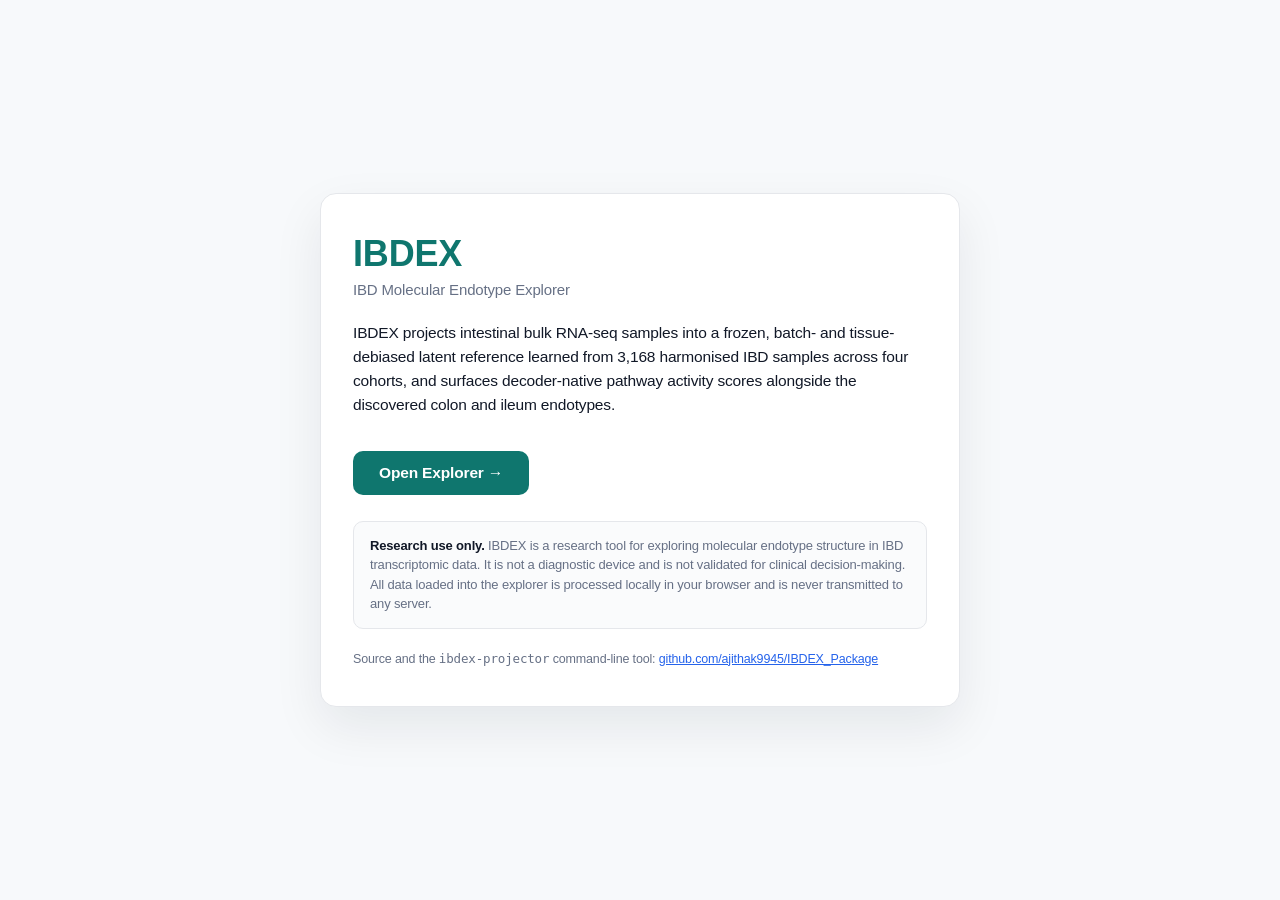
==== index.html @ 0288c54b "Add landing page and enable static GitHub Pages hosting - index.html: minimal mobile-friendly landin" ====
<!doctype html>
<html lang="en">
<head>
<meta charset="utf-8" />
<meta name="viewport" content="width=device-width, initial-scale=1" />
<title>IBDEX</title>
<style>
  :root{
    --bg:#f7f9fb; --surface:#ffffff; --ink:#111827; --muted:#667085;
    --line:#e5e7eb; --brand:#0f766e; --brand-2:#2563eb;
    --font:"Inter","IBM Plex Sans","Segoe UI",Arial,sans-serif;
  }
  *{box-sizing:border-box}
  html,body{height:100%;margin:0}
  body{font-family:var(--font);background:var(--bg);color:var(--ink);letter-spacing:-.01em;
       display:flex;align-items:center;justify-content:center;padding:24px}
  .card{max-width:640px;width:100%;background:var(--surface);border:1px solid var(--line);
        border-radius:16px;padding:40px 32px;box-shadow:0 20px 50px rgba(15,23,42,.08)}
  h1{margin:0 0 4px;color:var(--brand);font-size:clamp(28px,6vw,36px);line-height:1.1}
  .sub{margin:0 0 20px;color:var(--muted);font-size:15px}
  p{line-height:1.55;font-size:15.5px}
  .cta{display:inline-block;margin:18px 0 0;padding:13px 26px;background:var(--brand);
       color:#fff;text-decoration:none;border-radius:10px;font-weight:600;font-size:15.5px}
  .cta:hover{background:#0d5f58}
  .disclaimer{margin-top:26px;padding:14px 16px;border:1px solid var(--line);border-radius:10px;
              background:#fafbfc;font-size:13px;color:var(--muted);line-height:1.5}
  .disclaimer strong{color:var(--ink)}
  footer{margin-top:22px;font-size:12.5px;color:var(--muted)}
  footer a{color:var(--brand-2)}
  @media (max-width:480px){.card{padding:28px 20px}}
</style>
</head>
<body>
  <div class="card">
    <h1>IBDEX</h1>
    <p class="sub">IBD Molecular Endotype Explorer</p>
    <p>
      IBDEX projects intestinal bulk RNA-seq samples into a frozen, batch- and
      tissue-debiased latent reference learned from 3,168 harmonised IBD
      samples across four cohorts, and surfaces decoder-native pathway
      activity scores alongside the discovered colon and ileum endotypes.
    </p>
    <a class="cta" href="explorer/IBDEX_refined.html">Open Explorer &rarr;</a>
    <div class="disclaimer">
      <strong>Research use only.</strong> IBDEX is a research tool for
      exploring molecular endotype structure in IBD transcriptomic data.
      It is not a diagnostic device and is not validated for clinical
      decision-making. All data loaded into the explorer is processed
      locally in your browser and is never transmitted to any server.
    </div>
    <footer>
      Source and the <code>ibdex-projector</code> command-line tool:
      <a href="https://github.com/ajithak9945/IBDEX_Package">github.com/ajithak9945/IBDEX_Package</a>
    </footer>
  </div>
</body>
</html>
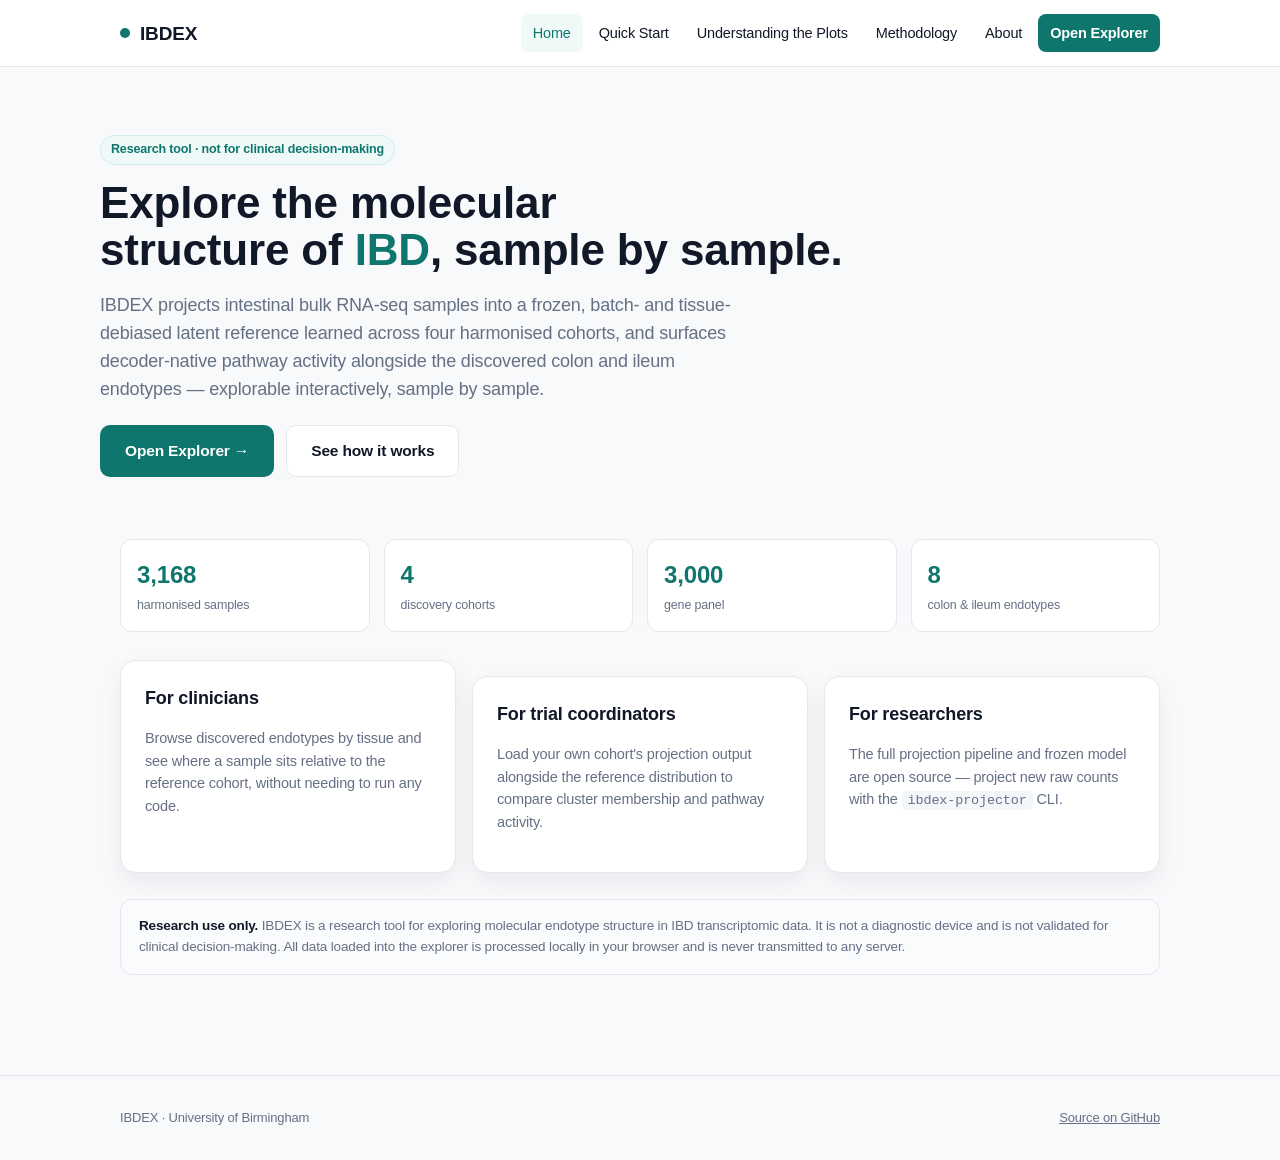
==== commit af1b8eba: "Add full site (Home, Quick Start, Plots, Methodology, About) and mobile-responsive explorer pass - N" ====
--- a/index.html
+++ b/index.html
@@ -3,55 +3,96 @@
 <head>
 <meta charset="utf-8" />
 <meta name="viewport" content="width=device-width, initial-scale=1" />
-<title>IBDEX</title>
-<style>
-  :root{
-    --bg:#f7f9fb; --surface:#ffffff; --ink:#111827; --muted:#667085;
-    --line:#e5e7eb; --brand:#0f766e; --brand-2:#2563eb;
-    --font:"Inter","IBM Plex Sans","Segoe UI",Arial,sans-serif;
-  }
-  *{box-sizing:border-box}
-  html,body{height:100%;margin:0}
-  body{font-family:var(--font);background:var(--bg);color:var(--ink);letter-spacing:-.01em;
-       display:flex;align-items:center;justify-content:center;padding:24px}
-  .card{max-width:640px;width:100%;background:var(--surface);border:1px solid var(--line);
-        border-radius:16px;padding:40px 32px;box-shadow:0 20px 50px rgba(15,23,42,.08)}
-  h1{margin:0 0 4px;color:var(--brand);font-size:clamp(28px,6vw,36px);line-height:1.1}
-  .sub{margin:0 0 20px;color:var(--muted);font-size:15px}
-  p{line-height:1.55;font-size:15.5px}
-  .cta{display:inline-block;margin:18px 0 0;padding:13px 26px;background:var(--brand);
-       color:#fff;text-decoration:none;border-radius:10px;font-weight:600;font-size:15.5px}
-  .cta:hover{background:#0d5f58}
-  .disclaimer{margin-top:26px;padding:14px 16px;border:1px solid var(--line);border-radius:10px;
-              background:#fafbfc;font-size:13px;color:var(--muted);line-height:1.5}
-  .disclaimer strong{color:var(--ink)}
-  footer{margin-top:22px;font-size:12.5px;color:var(--muted)}
-  footer a{color:var(--brand-2)}
-  @media (max-width:480px){.card{padding:28px 20px}}
-</style>
+<title>IBDEX &mdash; IBD Molecular Endotype Explorer</title>
+<meta name="description" content="IBDEX projects intestinal RNA-seq samples into a frozen latent reference and surfaces pathway activity and molecular endotype structure in inflammatory bowel disease." />
+<link rel="stylesheet" href="assets/site.css" />
 </head>
 <body>
-  <div class="card">
-    <h1>IBDEX</h1>
-    <p class="sub">IBD Molecular Endotype Explorer</p>
-    <p>
+<header class="site-header">
+  <nav class="nav">
+    <a class="brand" href="index.html"><span class="dot"></span> IBDEX</a>
+    <button class="nav-toggle" aria-label="Toggle menu" aria-expanded="false">
+      <svg width="20" height="20" viewBox="0 0 20 20" fill="none"><path d="M3 5h14M3 10h14M3 15h14" stroke="currentColor" stroke-width="1.6" stroke-linecap="round"/></svg>
+    </button>
+    <div class="nav-links">
+      <a href="index.html" class="active">Home</a>
+      <a href="quickstart.html">Quick Start</a>
+      <a href="plots.html">Understanding the Plots</a>
+      <a href="methodology.html">Methodology</a>
+      <a href="about.html">About</a>
+      <a href="explorer/IBDEX_refined.html" class="cta">Open Explorer</a>
+    </div>
+  </nav>
+</header>
+
+<main>
+  <div class="wrap hero">
+    <span class="pill">Research tool &middot; not for clinical decision-making</span>
+    <h1>Explore the molecular<br class="brk"/> structure of <span class="accent">IBD</span>, sample by sample.</h1>
+    <p class="lede">
       IBDEX projects intestinal bulk RNA-seq samples into a frozen, batch- and
-      tissue-debiased latent reference learned from 3,168 harmonised IBD
-      samples across four cohorts, and surfaces decoder-native pathway
-      activity scores alongside the discovered colon and ileum endotypes.
+      tissue-debiased latent reference learned across four harmonised cohorts,
+      and surfaces decoder-native pathway activity alongside the discovered
+      colon and ileum endotypes &mdash; explorable interactively, sample by sample.
     </p>
-    <a class="cta" href="explorer/IBDEX_refined.html">Open Explorer &rarr;</a>
+    <div class="cta-row">
+      <a class="btn btn-primary" href="explorer/IBDEX_refined.html">Open Explorer &rarr;</a>
+      <a class="btn btn-ghost" href="quickstart.html">See how it works</a>
+    </div>
+  </div>
+
+  <div class="wrap">
+    <div class="stats">
+      <div class="stat"><div class="n">3,168</div><div class="l">harmonised samples</div></div>
+      <div class="stat"><div class="n">4</div><div class="l">discovery cohorts</div></div>
+      <div class="stat"><div class="n">3,000</div><div class="l">gene panel</div></div>
+      <div class="stat"><div class="n">8</div><div class="l">colon &amp; ileum endotypes</div></div>
+    </div>
+  </div>
+
+  <div class="wrap">
+    <div class="grid-3">
+      <div class="card">
+        <h3>For clinicians</h3>
+        <p style="color:var(--muted);font-size:14.5px">
+          Browse discovered endotypes by tissue and see where a sample sits
+          relative to the reference cohort, without needing to run any code.
+        </p>
+      </div>
+      <div class="card">
+        <h3>For trial coordinators</h3>
+        <p style="color:var(--muted);font-size:14.5px">
+          Load your own cohort's projection output alongside the reference
+          distribution to compare cluster membership and pathway activity.
+        </p>
+      </div>
+      <div class="card">
+        <h3>For researchers</h3>
+        <p style="color:var(--muted);font-size:14.5px">
+          The full projection pipeline and frozen model are open source &mdash;
+          project new raw counts with the <code>ibdex-projector</code> CLI.
+        </p>
+      </div>
+    </div>
+  </div>
+
+  <div class="wrap">
     <div class="disclaimer">
-      <strong>Research use only.</strong> IBDEX is a research tool for
-      exploring molecular endotype structure in IBD transcriptomic data.
-      It is not a diagnostic device and is not validated for clinical
-      decision-making. All data loaded into the explorer is processed
-      locally in your browser and is never transmitted to any server.
+      <strong>Research use only.</strong> IBDEX is a research tool for exploring
+      molecular endotype structure in IBD transcriptomic data. It is not a
+      diagnostic device and is not validated for clinical decision-making.
+      All data loaded into the explorer is processed locally in your browser
+      and is never transmitted to any server.
     </div>
-    <footer>
-      Source and the <code>ibdex-projector</code> command-line tool:
-      <a href="https://github.com/ajithak9945/IBDEX_Package">github.com/ajithak9945/IBDEX_Package</a>
-    </footer>
   </div>
+</main>
+
+<footer class="site-footer">
+  <div class="wrap">
+    <span>IBDEX &middot; University of Birmingham</span>
+    <span><a href="https://github.com/ajithak9945/IBDEX_Package">Source on GitHub</a></span>
+  </div>
+</footer>
+<script src="assets/nav.js"></script>
 </body>
 </html>
--- a/assets/site.css
+++ b/assets/site.css
@@ -0,0 +1,109 @@
+/* IBDEX site shared styles */
+:root{
+  --bg:#f7f9fb; --surface:#ffffff; --surface-2:#f4f7fa; --ink:#111827; --muted:#667085; --soft:#98a2b3;
+  --line:#e5e7eb; --line-2:#d7dde5; --brand:#0f766e; --brand-dark:#0d5f58; --brand-2:#2563eb;
+  --shadow:0 20px 50px rgba(15,23,42,.08); --shadow-sm:0 10px 24px rgba(15,23,42,.06);
+  --radius:16px; --radius-sm:12px;
+  --font:"Inter","IBM Plex Sans","Segoe UI",Arial,sans-serif;
+  --maxw:1080px;
+}
+*{box-sizing:border-box}
+html,body{margin:0;padding:0}
+body{
+  font-family:var(--font);background:var(--bg);color:var(--ink);letter-spacing:-.01em;
+  line-height:1.55;-webkit-font-smoothing:antialiased;
+}
+a{color:var(--brand-2)}
+img{max-width:100%}
+.wrap{max-width:var(--maxw);margin:0 auto;padding:0 20px}
+
+/* ---- Nav ---- */
+.site-header{
+  border-bottom:1px solid var(--line);background:rgba(255,255,255,.92);backdrop-filter:blur(10px);
+  position:sticky;top:0;z-index:50;
+}
+.nav{display:flex;align-items:center;justify-content:space-between;padding:14px 20px;max-width:var(--maxw);margin:0 auto}
+.brand{display:flex;align-items:center;gap:10px;text-decoration:none;color:var(--ink);font-weight:700;font-size:19px}
+.brand .dot{width:10px;height:10px;border-radius:50%;background:var(--brand)}
+.nav-links{display:flex;gap:4px;align-items:center}
+.nav-links a{
+  color:var(--ink);text-decoration:none;font-size:14.5px;font-weight:500;padding:8px 12px;border-radius:8px;
+}
+.nav-links a:hover{background:var(--surface-2)}
+.nav-links a.active{color:var(--brand);background:#effaf8}
+.nav-links a.cta{background:var(--brand);color:#fff;font-weight:600}
+.nav-links a.cta:hover{background:var(--brand-dark)}
+.nav-toggle{display:none;background:none;border:1px solid var(--line);border-radius:8px;padding:8px 10px;cursor:pointer}
+.nav-toggle svg{display:block}
+
+@media (max-width:760px){
+  .nav-toggle{display:block}
+  .nav-links{
+    position:fixed;inset:60px 0 0 0;background:var(--surface);flex-direction:column;align-items:stretch;
+    padding:14px;gap:2px;transform:translateY(-8px);opacity:0;pointer-events:none;transition:.16s ease;
+    border-top:1px solid var(--line);overflow-y:auto;
+  }
+  .nav-links.open{transform:translateY(0);opacity:1;pointer-events:auto}
+  .nav-links a{padding:14px 12px;font-size:16px;border-bottom:1px solid var(--line)}
+  .nav-links a.cta{margin-top:8px;text-align:center;border-bottom:none}
+}
+
+/* ---- Page content ---- */
+main{padding:48px 0 80px}
+.hero{padding:20px 0 12px}
+h1{font-size:clamp(30px,5.4vw,44px);line-height:1.08;margin:0 0 10px;color:var(--ink)}
+h1 .accent{color:var(--brand)}
+h2{font-size:clamp(22px,3.4vw,28px);margin:0 0 12px}
+h3{font-size:18px;margin:0 0 8px}
+p{font-size:16px;color:var(--ink)}
+.lede{font-size:18px;color:var(--muted);max-width:640px}
+.pill{display:inline-block;font-size:12.5px;font-weight:600;color:var(--brand);background:#effaf8;border:1px solid #cfeee9;padding:4px 10px;border-radius:999px;margin-bottom:14px}
+
+.stats{display:grid;grid-template-columns:repeat(4,1fr);gap:14px;margin:28px 0}
+.stat{background:var(--surface);border:1px solid var(--line);border-radius:var(--radius-sm);padding:16px}
+.stat .n{font-size:24px;font-weight:700;color:var(--brand)}
+.stat .l{font-size:12.5px;color:var(--muted);margin-top:2px}
+@media (max-width:700px){.stats{grid-template-columns:repeat(2,1fr)}}
+
+.cta-row{display:flex;gap:12px;flex-wrap:wrap;margin:22px 0}
+.btn{
+  display:inline-flex;align-items:center;gap:8px;padding:13px 24px;border-radius:10px;font-weight:600;
+  font-size:15.5px;text-decoration:none;border:1px solid transparent;
+}
+.btn-primary{background:var(--brand);color:#fff}
+.btn-primary:hover{background:var(--brand-dark)}
+.btn-ghost{background:var(--surface);color:var(--ink);border-color:var(--line)}
+.btn-ghost:hover{border-color:var(--line-2)}
+
+.card{background:var(--surface);border:1px solid var(--line);border-radius:var(--radius);padding:24px;box-shadow:var(--shadow-sm)}
+.card + .card{margin-top:16px}
+.grid-2{display:grid;grid-template-columns:1fr 1fr;gap:16px}
+.grid-3{display:grid;grid-template-columns:repeat(3,1fr);gap:16px}
+@media (max-width:760px){.grid-2,.grid-3{grid-template-columns:1fr}}
+
+.disclaimer{margin-top:26px;padding:16px 18px;border:1px solid var(--line);border-radius:var(--radius-sm);background:#fafbfc;font-size:13.5px;color:var(--muted)}
+.disclaimer strong{color:var(--ink)}
+
+.step{display:flex;gap:16px;padding:18px 0;border-bottom:1px solid var(--line)}
+.step:last-child{border-bottom:none}
+.step .num{
+  flex:0 0 30px;height:30px;border-radius:50%;background:var(--brand);color:#fff;font-weight:700;font-size:13.5px;
+  display:flex;align-items:center;justify-content:center;
+}
+.step .body h3{margin-bottom:4px}
+.step .body p{margin:0;color:var(--muted);font-size:15px}
+
+.kv{display:flex;flex-wrap:wrap;gap:8px;margin:10px 0}
+.kv span{background:var(--surface-2);border:1px solid var(--line);border-radius:8px;padding:6px 10px;font-size:13px;color:var(--muted)}
+
+.plot-card{display:grid;grid-template-columns:180px 1fr;gap:18px;align-items:start}
+.plot-card .swatch{width:180px;height:120px;border-radius:12px;border:1px solid var(--line)}
+@media (max-width:640px){.plot-card{grid-template-columns:1fr}.plot-card .swatch{width:100%}}
+
+.site-footer{border-top:1px solid var(--line);padding:32px 0;margin-top:20px}
+.site-footer .wrap{display:flex;justify-content:space-between;flex-wrap:wrap;gap:12px;font-size:13px;color:var(--muted)}
+.site-footer a{color:var(--muted)}
+
+code{background:var(--surface-2);padding:2px 6px;border-radius:5px;font-size:13.5px}
+ul.plain{padding-left:20px;margin:10px 0}
+ul.plain li{margin:6px 0;color:var(--ink)}
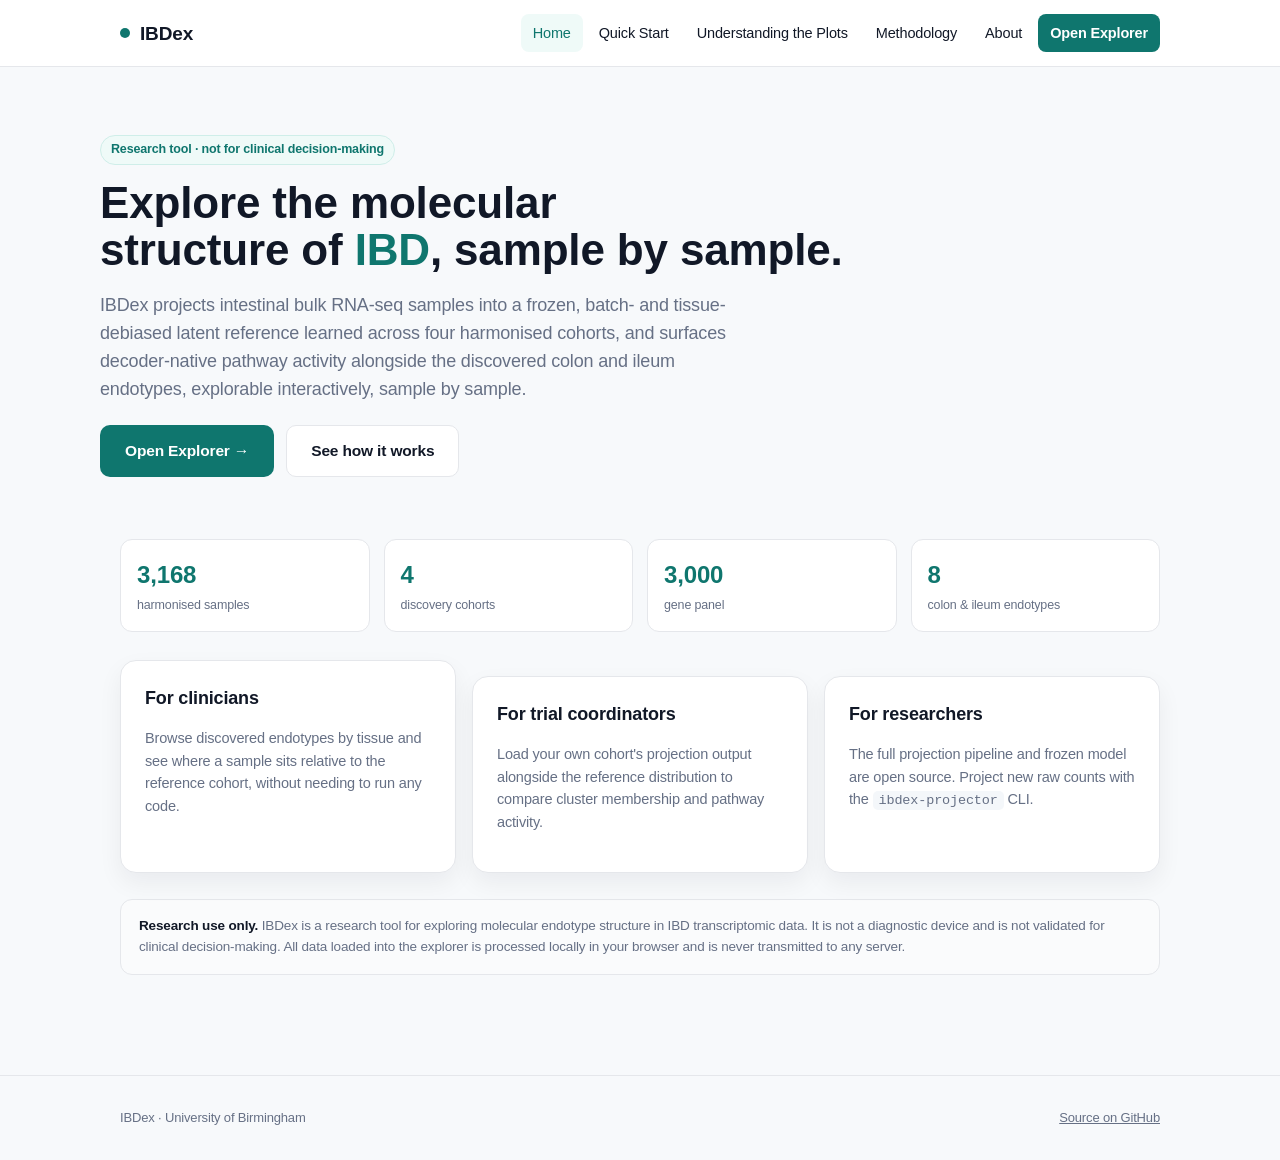
==== commit df1f5dfa: "Rebrand to IBDex, remove em dashes, use full name - IBDEX display text changed to IBDex across all p" ====
--- a/index.html
+++ b/index.html
@@ -3,14 +3,14 @@
 <head>
 <meta charset="utf-8" />
 <meta name="viewport" content="width=device-width, initial-scale=1" />
-<title>IBDEX &mdash; IBD Molecular Endotype Explorer</title>
-<meta name="description" content="IBDEX projects intestinal RNA-seq samples into a frozen latent reference and surfaces pathway activity and molecular endotype structure in inflammatory bowel disease." />
+<title>IBDex: IBD Molecular Endotype Explorer</title>
+<meta name="description" content="IBDex projects intestinal RNA-seq samples into a frozen latent reference and surfaces pathway activity and molecular endotype structure in inflammatory bowel disease." />
 <link rel="stylesheet" href="assets/site.css" />
 </head>
 <body>
 <header class="site-header">
   <nav class="nav">
-    <a class="brand" href="index.html"><span class="dot"></span> IBDEX</a>
+    <a class="brand" href="index.html"><span class="dot"></span> IBDex</a>
     <button class="nav-toggle" aria-label="Toggle menu" aria-expanded="false">
       <svg width="20" height="20" viewBox="0 0 20 20" fill="none"><path d="M3 5h14M3 10h14M3 15h14" stroke="currentColor" stroke-width="1.6" stroke-linecap="round"/></svg>
     </button>
@@ -30,10 +30,10 @@
     <span class="pill">Research tool &middot; not for clinical decision-making</span>
     <h1>Explore the molecular<br class="brk"/> structure of <span class="accent">IBD</span>, sample by sample.</h1>
     <p class="lede">
-      IBDEX projects intestinal bulk RNA-seq samples into a frozen, batch- and
+      IBDex projects intestinal bulk RNA-seq samples into a frozen, batch- and
       tissue-debiased latent reference learned across four harmonised cohorts,
       and surfaces decoder-native pathway activity alongside the discovered
-      colon and ileum endotypes &mdash; explorable interactively, sample by sample.
+      colon and ileum endotypes, explorable interactively, sample by sample.
     </p>
     <div class="cta-row">
       <a class="btn btn-primary" href="explorer/IBDEX_refined.html">Open Explorer &rarr;</a>
@@ -69,8 +69,8 @@
       <div class="card">
         <h3>For researchers</h3>
         <p style="color:var(--muted);font-size:14.5px">
-          The full projection pipeline and frozen model are open source &mdash;
-          project new raw counts with the <code>ibdex-projector</code> CLI.
+          The full projection pipeline and frozen model are open source.
+          Project new raw counts with the <code>ibdex-projector</code> CLI.
         </p>
       </div>
     </div>
@@ -78,7 +78,7 @@
 
   <div class="wrap">
     <div class="disclaimer">
-      <strong>Research use only.</strong> IBDEX is a research tool for exploring
+      <strong>Research use only.</strong> IBDex is a research tool for exploring
       molecular endotype structure in IBD transcriptomic data. It is not a
       diagnostic device and is not validated for clinical decision-making.
       All data loaded into the explorer is processed locally in your browser
@@ -89,7 +89,7 @@
 
 <footer class="site-footer">
   <div class="wrap">
-    <span>IBDEX &middot; University of Birmingham</span>
+    <span>IBDex &middot; University of Birmingham</span>
     <span><a href="https://github.com/ajithak9945/IBDEX_Package">Source on GitHub</a></span>
   </div>
 </footer>
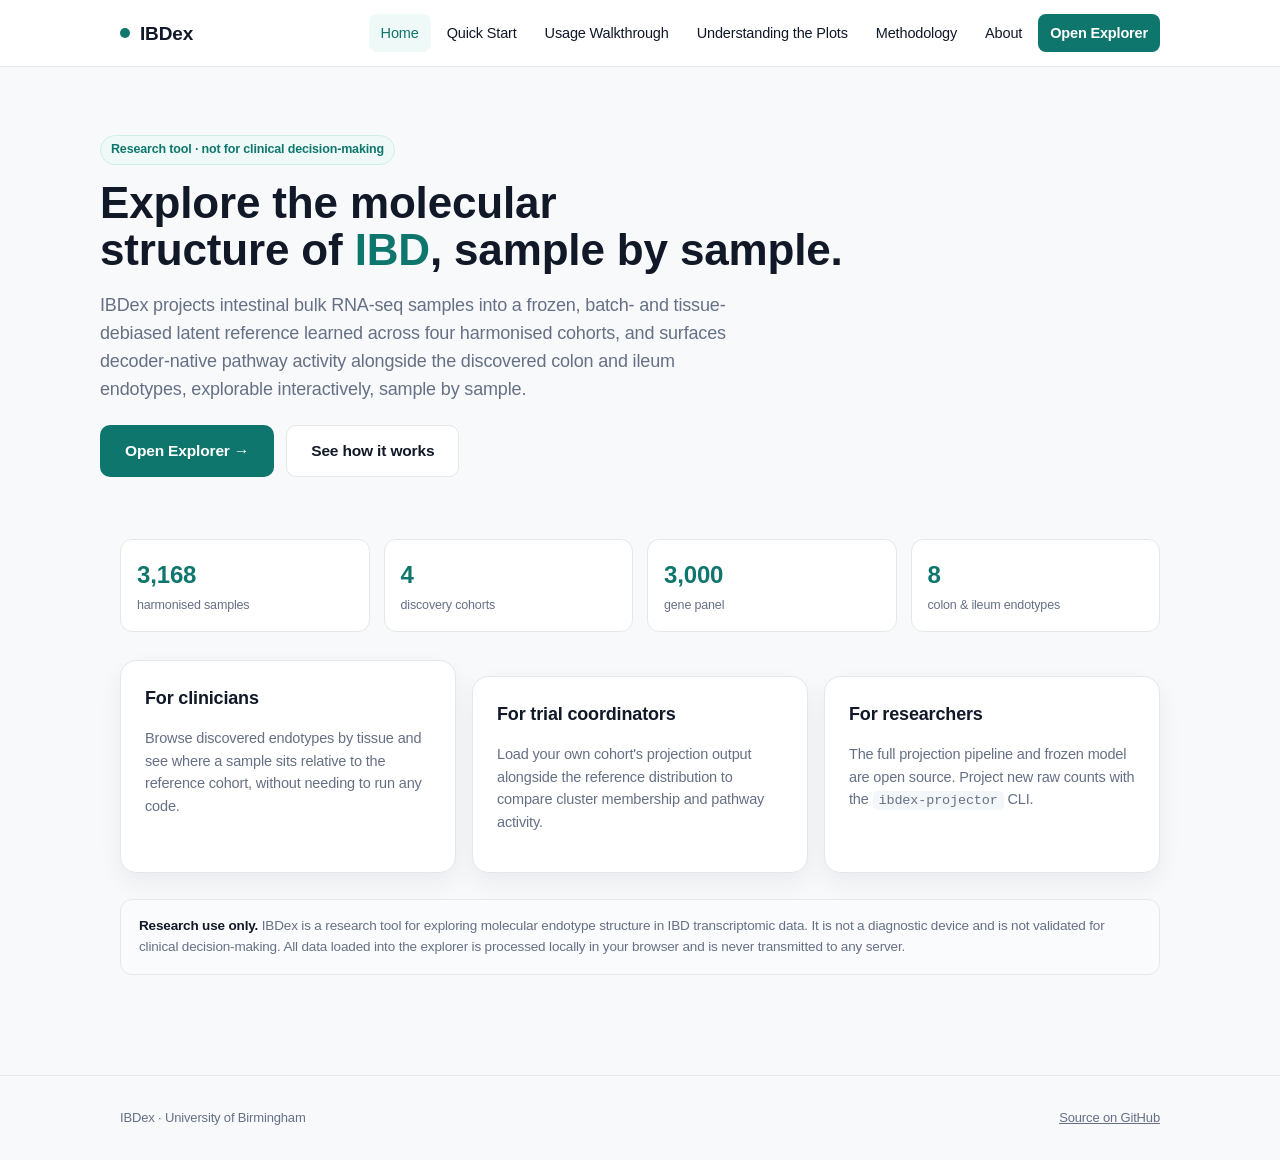
==== commit 542a8741: "Add a worked usage walkthrough (real GSE66207 run) and host the example files for download - New usa" ====
--- a/index.html
+++ b/index.html
@@ -17,6 +17,7 @@
     <div class="nav-links">
       <a href="index.html" class="active">Home</a>
       <a href="quickstart.html">Quick Start</a>
+      <a href="usage.html">Usage Walkthrough</a>
       <a href="plots.html">Understanding the Plots</a>
       <a href="methodology.html">Methodology</a>
       <a href="about.html">About</a>
--- a/assets/site.css
+++ b/assets/site.css
@@ -36,12 +36,19 @@
 .nav-toggle{display:none;background:none;border:1px solid var(--line);border-radius:8px;padding:8px 10px;cursor:pointer}
 .nav-toggle svg{display:block}
 
+body.nav-open{overflow:hidden}
+
 @media (max-width:760px){
   .nav-toggle{display:block}
+  /* backdrop-filter on .site-header creates a new containing block for any
+     position:fixed descendant, so the fixed mobile menu below was being
+     positioned relative to the 60px-tall header instead of the viewport.
+     Drop the blur on mobile so .nav-links fixes to the viewport correctly. */
+  .site-header{backdrop-filter:none;-webkit-backdrop-filter:none}
   .nav-links{
     position:fixed;inset:60px 0 0 0;background:var(--surface);flex-direction:column;align-items:stretch;
     padding:14px;gap:2px;transform:translateY(-8px);opacity:0;pointer-events:none;transition:.16s ease;
-    border-top:1px solid var(--line);overflow-y:auto;
+    border-top:1px solid var(--line);overflow-y:auto;z-index:60;
   }
   .nav-links.open{transform:translateY(0);opacity:1;pointer-events:auto}
   .nav-links a{padding:14px 12px;font-size:16px;border-bottom:1px solid var(--line)}
@@ -107,3 +114,13 @@
 code{background:var(--surface-2);padding:2px 6px;border-radius:5px;font-size:13.5px}
 ul.plain{padding-left:20px;margin:10px 0}
 ul.plain li{margin:6px 0;color:var(--ink)}
+
+pre{
+  background:#0f172a;color:#e2e8f0;border-radius:var(--radius-sm);padding:16px 18px;
+  overflow-x:auto;font-size:13px;line-height:1.55;margin:12px 0;
+  font-family:"SF Mono","Menlo","Consolas",monospace;
+}
+pre code{background:none;padding:0;color:inherit;font-size:inherit}
+.step .body pre{margin:10px 0}
+.kv a{color:var(--brand-2);text-decoration:none;font-weight:600}
+.kv a:hover{text-decoration:underline}
